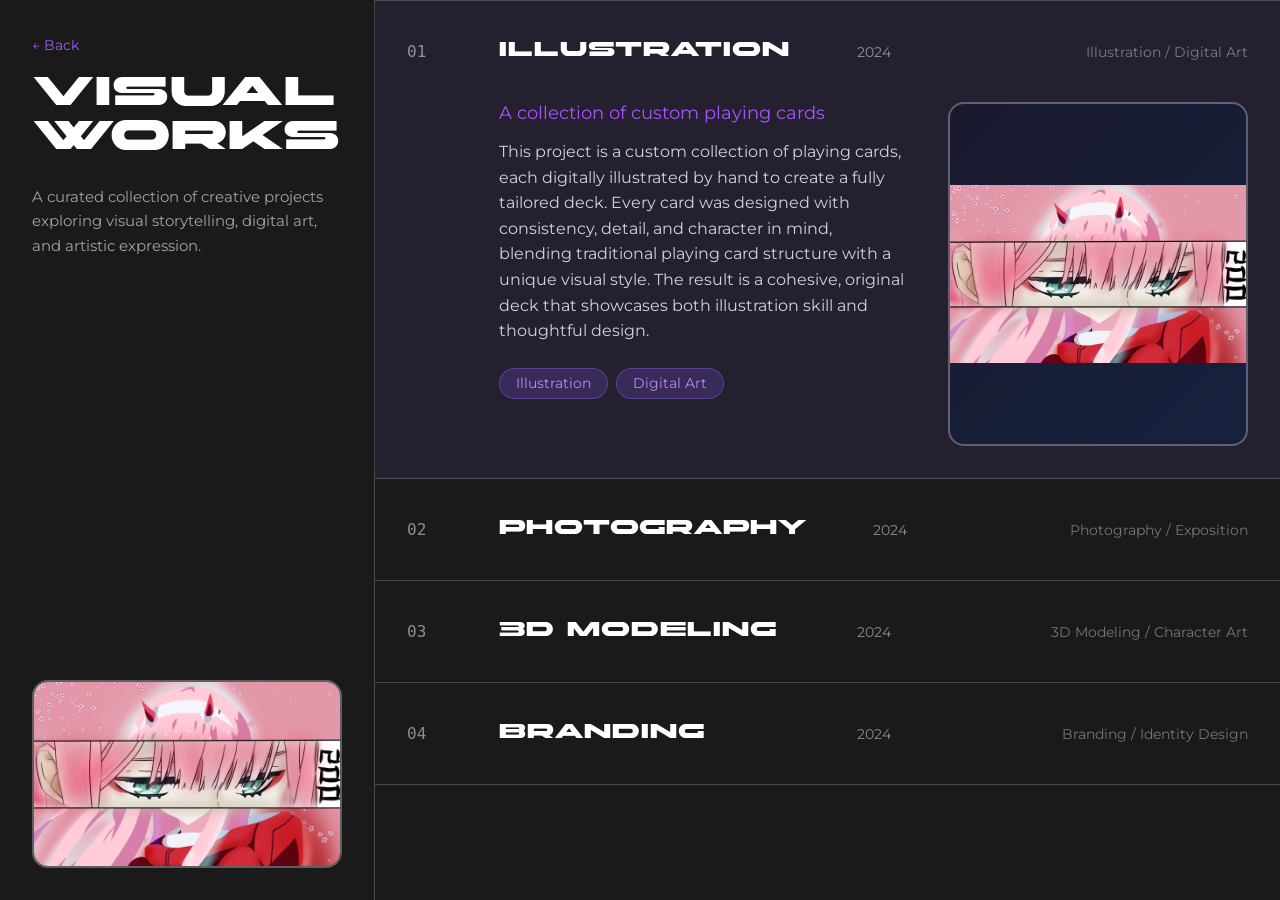
==== work.html @ c7f8fcdf "Add files via upload" ====
<!DOCTYPE html>
<html lang="en">
<head>
  <meta charset="UTF-8" />
  <meta name="viewport" content="width=device-width, initial-scale=1.0" />
  <title>Luka Liefers | Visual Works</title>
  <meta name="description" content="A curated collection of creative projects by Luka Liefers." />
  <link rel="preconnect" href="https://fonts.googleapis.com" />
  <link rel="preconnect" href="https://fonts.gstatic.com" crossorigin />
  <link href="https://fonts.googleapis.com/css2?family=Montserrat:wght@300;400;500;600;700&family=Inter:wght@400;500;600&display=swap" rel="stylesheet" />
  <link rel="stylesheet" href="styles.css" />
</head>
<body>
  <main class="projects-page">
    <div class="left-section">
      <div class="title-area">
        <a href="index.html" class="back-link">← Back</a>
        <h1 class="font-akony">VISUAL<br />WORKS</h1>
        <p class="subtitle">A curated collection of creative projects exploring visual storytelling, digital art, and artistic expression.</p>
      </div>
      <div class="image-area">
        <img src="assets/img/illustration.png" alt="Illustration" class="project-image" id="preview-image" />
      </div>
    </div>

    <div class="right-section">
      <div class="project-list">

        <button class="project-bar expanded" type="button" data-project="illustration" data-image="assets/img/illustration.png">
          <div class="project-bar-header">
            <span class="project-number">01</span>
            <span class="project-title font-akony">ILLUSTRATION</span>
            <span class="project-year">2024</span>
            <span class="project-tags">Illustration / Digital Art</span>
          </div>
          <div class="project-details-wrapper open">
            <div class="project-details">
              <div class="project-text">
                <p class="project-subtitle">A collection of custom playing cards</p>
                <p class="project-description">This project is a custom collection of playing cards, each digitally illustrated by hand to create a fully tailored deck. Every card was designed with consistency, detail, and character in mind, blending traditional playing card structure with a unique visual style. The result is a cohesive, original deck that showcases both illustration skill and thoughtful design.</p>
                <div class="project-tags-expanded">
                  <span class="tag">Illustration</span><span class="tag">Digital Art</span>
                </div>
              </div>
              <div class="project-carousel"></div>
            </div>
          </div>
        </button>

        <button class="project-bar" type="button" data-project="photography" data-image="assets/img/photography.jpg">
          <div class="project-bar-header">
            <span class="project-number">02</span>
            <span class="project-title font-akony">PHOTOGRAPHY</span>
            <span class="project-year">2024</span>
            <span class="project-tags">Photography / Exposition</span>
          </div>
          <div class="project-details-wrapper">
            <div class="project-details">
              <div class="project-text">
                <p class="project-subtitle">Product and Promotional Photography</p>
                <p class="project-description">This project captures a promotional photography shoot for Heutink Ikonen during the PAN Amsterdam Art Expo. The focus was on highlighting the gallery's presence, artworks, and atmosphere within the dynamic setting of the fair. Through careful composition and lighting, the images were created to reflect both the refinement of the artworks and the energy of the exhibition environment.</p>
                <div class="project-tags-expanded">
                  <span class="tag">Photography</span><span class="tag">Exposition</span>
                </div>
              </div>
              <div class="project-carousel"></div>
            </div>
          </div>
        </button>

        <button class="project-bar" type="button" data-project="3d-modeling" data-image="assets/img/modeling.png">
          <div class="project-bar-header">
            <span class="project-number">03</span>
            <span class="project-title font-akony">3D MODELING</span>
            <span class="project-year">2024</span>
            <span class="project-tags">3D Modeling / Character Art</span>
          </div>
          <div class="project-details-wrapper">
            <div class="project-details">
              <div class="project-text">
                <p class="project-subtitle">A fully modeled and textured 3D character</p>
                <p class="project-description">This project is a fully realized 3D character, modeled, textured, and rendered entirely from scratch. Careful attention was paid to topology, proportion, and surface detail to bring the design convincingly to life. From the initial blockout through to final lighting, each stage was crafted to produce a polished, presentation-ready model with a clear sense of personality and form.</p>
                <div class="project-tags-expanded">
                  <span class="tag">3D Modeling</span><span class="tag">Texturing</span><span class="tag">Rendering</span>
                </div>
              </div>
              <div class="project-carousel"></div>
            </div>
          </div>
        </button>

        <button class="project-bar" type="button" data-project="branding" data-image="assets/img/branding.png">
          <div class="project-bar-header">
            <span class="project-number">04</span>
            <span class="project-title font-akony">BRANDING</span>
            <span class="project-year">2024</span>
            <span class="project-tags">Branding / Identity Design</span>
          </div>
          <div class="project-details-wrapper">
            <div class="project-details">
              <div class="project-text">
                <p class="project-subtitle">A cohesive brand identity for a creative workshop</p>
                <p class="project-description">This project develops a complete visual identity for a creative workshop, translating a single concept into a consistent system of logo, type, and color. The identity was applied across printed stationery, packaging, and promotional materials to create a recognizable, unified experience. Every touchpoint was carefully designed to feel considered, professional, and true to the brand's character.</p>
                <div class="project-tags-expanded">
                  <span class="tag">Branding</span><span class="tag">Visual Identity</span><span class="tag">Print Design</span>
                </div>
              </div>
              <div class="project-carousel"></div>
            </div>
          </div>
        </button>

      </div>
    </div>
  </main>

  <script src="main.js"></script>
</body>
</html>
---- styles.css ----
/* =========================================================
   Luka Liefers — Portfolio
   Recreated to match lukaliefers.nl
   ========================================================= */

@font-face {
  font-family: "Akony";
  src: url("assets/fonts/AKONY.woff2") format("woff2");
  font-weight: 400;
  font-style: normal;
  font-display: swap;
}

:root {
  --bg-dark: #1a1a1a;
  --card-bg: #2a2a2a;
  --border-color: #4a4a4a;
  --purple-gradient: linear-gradient(135deg, #8b5cf6, #a855f7, #c084fc);
  --purple-solid: #8b5cf6;
  --purple-2: #a855f7;
  --purple-3: #c084fc;
  --orange-solid: #f9a857;
  --text-white: #ffffff;
  --text-gray: #a0a0a0;
}

* { margin: 0; padding: 0; box-sizing: border-box; }
html, body { height: 100%; }

body {
  font-family: Inter, -apple-system, BlinkMacSystemFont, "Segoe UI", Roboto, sans-serif;
  background-color: var(--bg-dark);
  color: var(--text-white);
  line-height: 1.6;
}

a { text-decoration: none; color: inherit; }
img { display: block; }
.font-akony { font-family: "Akony", sans-serif; }

/* =========================================================
   HOMEPAGE — bento grid (non-scrollable hero)
   ========================================================= */
.homepage {
  height: 100vh;
  width: 100vw;
  padding: 1rem;
  display: flex;
  align-items: center;
  justify-content: center;
  background-color: var(--bg-dark);
  overflow: hidden;
}

.bento-grid {
  display: grid;
  grid-template-columns: repeat(12, 1fr);
  grid-template-rows: repeat(8, 1fr);
  gap: 1.5rem;
  width: 100%;
  height: 100%;
}

.card {
  border-radius: 1.5rem;
  overflow: hidden;
  transition: transform 0.45s cubic-bezier(0.16, 1, 0.3, 1),
              box-shadow 0.45s cubic-bezier(0.16, 1, 0.3, 1);
  border: 3px solid rgba(255, 255, 255, 0.8);
  background: var(--card-bg);
  /* Staggered entrance — see .bento-grid .card delays below */
  animation: cardIn 0.85s cubic-bezier(0.16, 1, 0.3, 1) backwards;
}
.card:hover {
  transform: translateY(-6px) scale(1.012);
  box-shadow: 0 16px 50px rgba(139, 92, 246, 0.28);
}

/* Entrance: cards rise and settle into place on load */
@keyframes cardIn {
  from { opacity: 0; transform: translateY(28px) scale(0.98); }
  to   { opacity: 1; transform: translateY(0) scale(1); }
}
.hero-card      { animation-delay: 0.05s; }
.thumb-1        { animation-delay: 0.22s; }
.thumb-2        { animation-delay: 0.29s; }
.thumb-4 { animation-delay: 0.36s; }
.thumb-3        { animation-delay: 0.43s; }
.connect-card   { animation-delay: 0.34s; }
.resume-card    { animation-delay: 0.50s; }

/* Hero card */
.hero-card { grid-column: 1 / 6; grid-row: 1 / 8; position: relative; }
.hero-bg {
  position: absolute; inset: 0;
  width: 100%; height: 100%;
  object-fit: cover; object-position: center top;
}
.hero-overlay {
  position: absolute; inset: 0; padding: 1.5rem;
  display: flex; flex-direction: column; justify-content: space-between;
  background: linear-gradient(180deg, rgba(0,0,0,0.4) 0%, transparent 30%, transparent 70%, rgba(0,0,0,0.6) 100%);
}
.hero-overlay h1 {
  font-size: 2.5rem; line-height: 1; letter-spacing: 0.05em;
  color: #fff; text-shadow: 2px 2px 4px rgba(0,0,0,0.5);
}
.hero-text { color: #fff; }
.hero-text p { font-size: 1.4rem; margin: 0; text-shadow: 1px 1px 3px rgba(0,0,0,0.5); }
.hero-text .highlight { font-size: 2rem; font-weight: 700; margin-left: 2rem; }

/* Connect card */
.connect-card {
  grid-column: 1 / 6; grid-row: 8 / 9;
  background: linear-gradient(135deg, #1a1a2e, #16213e);
  display: flex; align-items: center; justify-content: center; position: relative;
}
.connect-text, .connect-link {
  font-size: 1.5rem; font-weight: 600; color: var(--text-white); position: absolute;
  transition: opacity 0.3s ease, transform 0.3s ease; z-index: 1;
}
.connect-link { opacity: 0; transform: translateY(10px); }
.connect-card:hover .connect-text { opacity: 0; transform: translateY(-10px); }
.connect-card:hover .connect-link { opacity: 1; transform: translateY(0); }

/* Falling-stars overlay (shared) */
.connect-card::before,
.thumb-card::before,
.resume-card::before {
  content: "";
  position: absolute; inset: 0; z-index: 0;
  background-image:
    radial-gradient(2px 2px at 20px 30px, white, transparent),
    radial-gradient(2px 2px at 40px 70px, rgba(255,255,255,0.8), transparent),
    radial-gradient(1px 1px at 90px 40px, white, transparent),
    radial-gradient(2px 2px at 130px 80px, rgba(255,255,255,0.9), transparent),
    radial-gradient(1px 1px at 160px 20px, white, transparent),
    radial-gradient(2px 2px at 200px 60px, rgba(255,255,255,0.7), transparent),
    radial-gradient(1px 1px at 50px 100px, white, transparent),
    radial-gradient(2px 2px at 100px 120px, rgba(255,255,255,0.8), transparent),
    radial-gradient(1px 1px at 180px 110px, white, transparent),
    radial-gradient(2px 2px at 70px 150px, rgba(255,255,255,0.9), transparent);
  background-size: 250px 200px;
  animation: fallingStars 8s linear infinite;
}
@keyframes fallingStars {
  0%   { background-position: 0 -200px; }
  100% { background-position: 100px 200px; }
}

/* Thumbnail cards */
.thumb-card {
  border-radius: 1.5rem; overflow: hidden; position: relative;
  background: linear-gradient(135deg, #e8e1f8, #c4b4e8, #a5a5d4);
}
.thumb-image {
  position: absolute; bottom: 0; right: 0;
  width: 95%; height: 92%; object-fit: cover; border-radius: 1rem;
  transition: transform 0.4s ease; z-index: 1;
  border: 3px solid rgba(255, 255, 255, 0.8);
}
.thumb-card:hover .thumb-image { transform: rotate(-10deg) translate(5%, 30%); }
.thumb-title {
  position: absolute; top: 2.5rem; left: 2.5rem;
  font-size: 1.2rem; font-weight: 400; color: #2a2a2a; text-align: left; z-index: 0;
}
@media (min-width: 1440px) { .thumb-title { top: 3rem; left: 3rem; } }

.thumb-1 { grid-column: 6 / 9; grid-row: 1 / 5; }
.thumb-4 { grid-column: 6 / 9; grid-row: 5 / 9; }
.thumb-2 { grid-column: 9 / 13; grid-row: 1 / 4; }
.thumb-3 { grid-column: 9 / 13; grid-row: 4 / 6; }

/* Resume card */
.resume-card {
  grid-column: 9 / 13; grid-row: 6 / 9;
  background: linear-gradient(135deg, #1a1a2e, #16213e);
  display: flex; align-items: center; justify-content: center;
  position: relative; overflow: hidden;
}
.resume-card .resume-text {
  font-size: clamp(3rem, 8vw, 6rem); color: #fff; z-index: 2;
  letter-spacing: 0.05em; line-height: 0.85; text-align: center;
  transform: scaleY(1.7) translateY(5%);
  transition: filter 0.45s ease;
}
.resume-card .letter {
  display: inline-block; cursor: pointer; color: #fff;
  /* transform (the random nudge) is driven by JS — see main.js */
  transition: transform 0.3s ease, color 0.35s ease, text-shadow 0.35s ease;
}
/* Hovering the block gives every letter a soft white glow */
.resume-card:hover .letter {
  color: #fff;
  text-shadow: 0 0 8px rgba(255, 255, 255, 0.25);
}
/* The letter under the cursor stands out a touch more (defined last so it wins) */
.resume-card .letter:hover {
  color: #fff;
  text-shadow: 0 0 12px rgba(255, 255, 255, 0.4);
}

/* Mobile dividers */
.mobile-divider { display: none; }

/* =========================================================
   RESUME PAGE — accordion
   ========================================================= */
.resume-page {
  min-height: 100vh; width: 100vw;
  background-color: var(--bg-dark); color: #fff;
  font-family: Montserrat, sans-serif;
}
.resume-page .header { padding: 2rem 3rem; border-bottom: 1px solid rgba(255,255,255,0.2); }
.resume-page .back-link {
  display: inline-block; margin-bottom: 1rem; color: var(--purple-2);
  transition: color 0.2s; font-size: 0.9rem;
}
.resume-page .back-link:hover { color: var(--purple-3); }
.resume-page h1 { font-size: 2.5rem; letter-spacing: 0.05em; line-height: 1.1; }
.resume-page .subtitle { margin-top: 1rem; font-size: 0.95rem; line-height: 1.6; color: rgba(255,255,255,0.6); }

.section { border-bottom: 1px solid rgba(255,255,255,0.2); }
.section:last-child { border-bottom: none; }
.section-title {
  padding: 2rem 3rem; font-size: 1rem; letter-spacing: 0.1em;
  color: var(--purple-2); border-bottom: 1px solid rgba(255,255,255,0.1);
}

.item-list { display: flex; flex-direction: column; }
.item-bar {
  width: 100%; background: transparent; border: none;
  border-bottom: 1px solid rgba(255,255,255,0.1); color: #fff;
  text-align: left; cursor: pointer; transition: background-color 0.3s ease; padding: 0;
  font-family: inherit;
}
.item-bar:last-child { border-bottom: none; }
.item-bar:hover { background-color: rgba(255,255,255,0.05); }
.item-bar.expanded { background-color: rgba(139,92,246,0.1); }

.item-bar-header {
  display: grid; grid-template-columns: 60px 1fr 150px 1fr;
  align-items: center; padding: 2rem 3rem; gap: 2rem;
}
.item-number { font-size: 1rem; color: rgba(255,255,255,0.5); font-family: monospace; }
.item-title-wrapper { display: flex; flex-direction: column; gap: 0.25rem; }
.item-title { font-size: 1.2rem; letter-spacing: 0.05em; }
.item-mobile-info { display: none; font-size: 0.85rem; color: rgba(255,255,255,0.5); }
.item-year { font-size: 0.9rem; color: rgba(255,255,255,0.5); text-align: center; }
.item-meta { font-size: 0.9rem; color: rgba(255,255,255,0.4); text-align: right; }

.item-details-wrapper {
  display: grid; grid-template-rows: 0fr;
  transition: grid-template-rows 0.4s ease-out; overflow: hidden;
}
.item-details-wrapper.open { grid-template-rows: 1fr; }
.item-details {
  min-height: 0; padding: 0 3rem; padding-left: calc(60px + 5rem);
  opacity: 0; transition: opacity 0.3s ease, padding 0.4s ease;
}
.item-details-wrapper.open .item-details { padding-bottom: 2rem; opacity: 1; }
.item-description {
  font-size: 1rem; line-height: 1.6; color: rgba(255,255,255,0.8);
  margin-bottom: 1.5rem; max-width: 600px;
}
.item-tags { display: flex; gap: 0.5rem; flex-wrap: wrap; }
.tag {
  padding: 0.4rem 1rem; background: rgba(139,92,246,0.2);
  border: 1px solid rgba(139,92,246,0.4); border-radius: 2rem;
  font-size: 0.85rem; color: var(--purple-3);
}

/* =========================================================
   VISUAL WORKS PAGE — two-column project browser
   ========================================================= */
.projects-page {
  min-height: 100vh; width: 100vw;
  background-color: var(--bg-dark);
  display: grid; grid-template-columns: 1fr 3fr;
  color: #fff; font-family: Montserrat, sans-serif;
}

.left-section { display: flex; flex-direction: column; border-right: 1px solid rgba(255,255,255,0.2); }
.title-area { padding: 2rem; flex: 0 0 auto; }
.projects-page .back-link {
  display: inline-block; margin-bottom: 1rem; color: var(--purple-2);
  transition: color 0.2s; font-size: 0.9rem;
}
.projects-page .back-link:hover { color: var(--purple-3); }
.projects-page h1 { font-size: 2.5rem; letter-spacing: 0.05em; line-height: 1.1; }
.projects-page .subtitle { margin-top: 1.5rem; font-size: 0.95rem; line-height: 1.6; color: rgba(255,255,255,0.6); }

.image-area { flex: 1; padding: 2rem; display: flex; align-items: flex-end; }
.project-image {
  width: 100%; height: auto; max-height: 60vh; object-fit: cover;
  border-radius: 1rem; border: 2px solid rgba(255,255,255,0.3);
  animation: fadeIn 0.4s ease;
}
.project-image.placeholder {
  width: 100%; aspect-ratio: 4 / 3; border-radius: 1rem;
  border: 2px solid rgba(255,255,255,0.3);
  background: linear-gradient(135deg, #1a1a2e, #16213e);
  display: flex; align-items: center; justify-content: center;
  font-family: "Akony", sans-serif; letter-spacing: 0.05em;
  color: rgba(255,255,255,0.85); font-size: 1.5rem; text-align: center;
  animation: fadeIn 0.4s ease;
}
@keyframes fadeIn {
  0%   { opacity: 0; transform: scale(0.98); }
  100% { opacity: 1; transform: scale(1); }
}

.right-section { display: flex; flex-direction: column; overflow-y: auto; }
.project-list { display: flex; flex-direction: column; }
.project-bar {
  width: 100%; background: transparent; border: none;
  border-bottom: 1px solid rgba(255,255,255,0.2); color: #fff;
  text-align: left; cursor: pointer; transition: background-color 0.3s ease;
  padding: 0; font-family: inherit;
}
.project-bar:first-child { border-top: 1px solid rgba(255,255,255,0.2); }
.project-bar:hover { background-color: rgba(255,255,255,0.05); }
.project-bar.expanded { background-color: rgba(139,92,246,0.1); }

.project-bar-header {
  display: grid; grid-template-columns: 60px 1fr 100px 1fr;
  align-items: center; padding: 2.5rem 2rem; gap: 2rem;
}
.project-number { font-size: 1rem; color: rgba(255,255,255,0.5); font-family: monospace; }
.project-title { font-size: 1.2rem; letter-spacing: 0.05em; }
.project-year { font-size: 0.9rem; color: rgba(255,255,255,0.5); text-align: center; }
.project-tags { font-size: 0.85rem; color: rgba(255,255,255,0.4); text-align: right; }

.project-details-wrapper {
  display: grid; grid-template-rows: 0fr;
  transition: grid-template-rows 0.4s ease-out; overflow: hidden;
}
.project-details-wrapper.open { grid-template-rows: 1fr; }
.project-details {
  min-height: 0; padding: 0 2rem; padding-left: calc(60px + 4rem);
  opacity: 0; transition: opacity 0.3s ease, padding 0.4s ease;
  display: flex; gap: 2.5rem; align-items: flex-start;
}
.project-details-wrapper.open .project-details { padding-bottom: 2rem; opacity: 1; }
.project-text { flex: 1 1 0; min-width: 0; }
.project-subtitle { font-size: 1.1rem; color: var(--purple-2); margin-bottom: 1rem; }
.project-description {
  font-size: 1rem; line-height: 1.6; color: rgba(255,255,255,0.8);
  margin-bottom: 1.5rem; max-width: 600px;
}
.project-tags-expanded { display: flex; gap: 0.5rem; flex-wrap: wrap; }

/* Carousel sits on the right of the opened section */
.project-carousel { flex: 0 0 40%; max-width: 40%; align-self: stretch; }

/* ---- Image carousel (cycles all images in a project's folder) ---- */
.carousel {
  position: relative; width: 100%; border-radius: 1rem; overflow: hidden;
  border: 2px solid rgba(255, 255, 255, 0.3);
  background: linear-gradient(135deg, #1a1a2e, #16213e);
}
.carousel-img {
  display: block; width: 100%; height: 340px; object-fit: contain;
}
.carousel-img.is-fade { animation: fadeIn 0.45s ease; }
.carousel-btn {
  position: absolute; top: 50%; transform: translateY(-50%); z-index: 2;
  width: 2.6rem; height: 2.6rem; border-radius: 50%;
  display: flex; align-items: center; justify-content: center;
  border: 1px solid rgba(255, 255, 255, 0.25);
  background: rgba(15, 15, 20, 0.5); color: #fff;
  font-size: 1.5rem; line-height: 1; cursor: pointer;
  -webkit-backdrop-filter: blur(6px); backdrop-filter: blur(6px);
  transition: background 0.25s ease, border-color 0.25s ease, transform 0.25s ease;
}
.carousel-btn:hover {
  background: rgba(139, 92, 246, 0.65); border-color: rgba(192, 132, 252, 0.6);
}
.carousel-btn:active { transform: translateY(-50%) scale(0.92); }
.carousel-prev { left: 0.85rem; }
.carousel-next { right: 0.85rem; }
.carousel-counter {
  position: absolute; bottom: 0.9rem; right: 0.9rem; z-index: 2;
  font-size: 0.78rem; letter-spacing: 0.04em; color: #fff;
  padding: 0.28rem 0.65rem; border-radius: 1rem;
  background: rgba(15, 15, 20, 0.6); border: 1px solid rgba(255, 255, 255, 0.2);
  -webkit-backdrop-filter: blur(6px); backdrop-filter: blur(6px);
}


/* =========================================================
   RESPONSIVE — homepage (matches original breakpoints)
   ========================================================= */
@media (max-width: 1024px) {
  .homepage { height: auto; min-height: 100vh; overflow: auto; padding: 1rem; }
  .bento-grid { grid-template-columns: 1fr 1fr; grid-template-rows: auto; gap: 1rem; }
  .hero-card { grid-column: 1 / -1; grid-row: auto; min-height: 350px; }
  .connect-card { grid-column: 1 / -1; grid-row: auto; min-height: 80px; }
  .thumb-1, .thumb-2, .thumb-3, .thumb-4 { grid-column: span 1; grid-row: auto; min-height: 180px; }
  .resume-card { grid-column: 1 / -1; grid-row: auto; min-height: 150px; }
  .thumb-title { font-size: 1rem; top: 2rem; left: 2rem; }
  .hero-overlay h1 { font-size: 2rem; }
  .hero-text p { font-size: 1.1rem; }
  .hero-text .highlight { font-size: 1.5rem; margin-left: 1rem; }
  .connect-text, .connect-link { font-size: 1.2rem; }
}

@media (max-width: 600px) {
  .homepage { padding: 0.75rem; }
  .bento-grid { grid-template-columns: 1fr; gap: 0.75rem; }
  .card { border-radius: 1rem; border-width: 2px; }
  .hero-card { min-height: 300px; }
  .connect-card { min-height: 70px; }
  .thumb-1, .thumb-2, .thumb-3, .thumb-4 { min-height: 150px; }
  .thumb-title { font-size: 0.9rem; top: 1.5rem; left: 1.5rem; }
  .thumb-image { border-width: 2px; }
  .thumb-card:hover .thumb-image { transform: none; }
  .resume-card { min-height: 120px; }
  .resume-card .resume-text { font-size: clamp(2rem, 12vw, 4rem); }
  .hero-overlay { padding: 1rem; }
  .hero-overlay h1 { font-size: 1.75rem; }
  .hero-text p { font-size: 1rem; }
  .hero-text .highlight { font-size: 1.25rem; margin-left: 0.5rem; }
  .connect-text, .connect-link { font-size: 1rem; }
  .card:hover { transform: none; }
  .mobile-divider { display: flex; align-items: center; gap: 1rem; padding: 0.5rem 0; grid-column: 1 / -1; }
  .divider-line { flex: 1; height: 1px; background: rgba(255,255,255,0.3); }
  .divider-text { font-size: 0.8rem; color: rgba(255,255,255,0.6); letter-spacing: 0.15em; white-space: nowrap; }
}

/* =========================================================
   RESPONSIVE — resume (matches original breakpoints)
   ========================================================= */
@media (max-width: 900px) {
  .resume-page .header { padding: 1.5rem 2rem; }
  .resume-page h1 { font-size: 2rem; }
  .section-title { padding: 1.5rem 2rem; }
  .item-bar-header { grid-template-columns: 40px 1fr; gap: 1rem; padding: 1.5rem 2rem; }
  .item-year, .item-meta { display: none; }
  .item-mobile-info { display: block; }
  .item-details { padding-left: calc(40px + 3rem); padding-right: 2rem; }

  /* Visual Works */
  .projects-page { grid-template-columns: 1fr; grid-template-rows: auto 1fr; }
  .left-section { border-right: none; border-bottom: 1px solid rgba(255,255,255,0.2); }
  .image-area { display: none; }
  .project-bar-header { grid-template-columns: 40px 1fr; gap: 1rem; padding: 1.5rem 2rem; }
  .project-year, .project-tags { display: none; }
  .project-details { padding-left: calc(40px + 3rem); padding-right: 2rem; flex-direction: column; }
  .project-carousel { flex: none; max-width: 100%; width: 100%; }
  .project-carousel .carousel-img { height: 260px; }
}

@media (max-width: 600px) {
  .resume-page .header { padding: 1.25rem 1rem; }
  .resume-page h1 { font-size: 1.75rem; }
  .subtitle { font-size: 0.85rem; margin-top: 0.75rem; }
  .section-title { padding: 1rem; font-size: 0.9rem; }
  .item-bar-header { grid-template-columns: 30px 1fr; gap: 0.75rem; padding: 1rem; }
  .item-number { font-size: 0.85rem; }
  .item-title { font-size: 0.95rem; }
  .item-details { padding-left: calc(30px + 1.75rem); padding-right: 1rem; }
  .item-description { font-size: 0.9rem; margin-bottom: 1rem; }
  .tag { padding: 0.3rem 0.75rem; font-size: 0.75rem; }

  /* Visual Works */
  .title-area { padding: 1.25rem 1rem; }
  .projects-page h1 { font-size: 2rem; }
  .projects-page .subtitle { font-size: 0.85rem; margin-top: 1rem; }
  .project-bar-header { grid-template-columns: 30px 1fr; gap: 0.75rem; padding: 1rem; }
  .project-number { font-size: 0.85rem; }
  .project-title { font-size: 1rem; }
  .project-details { padding-left: calc(30px + 1.75rem); padding-right: 1rem; }
  .project-subtitle { font-size: 0.95rem; }
  .project-description { font-size: 0.9rem; margin-bottom: 1rem; }
}

/* =========================================================
   Accessibility — honour reduced-motion preferences
   ========================================================= */
@media (prefers-reduced-motion: reduce) {
  .card,
  .connect-card::before,
  .thumb-card::before,
  .resume-card::before,
  .project-image,
  .project-image.placeholder {
    animation: none !important;
  }
  .resume-card .letter:hover { transform: none; }
}
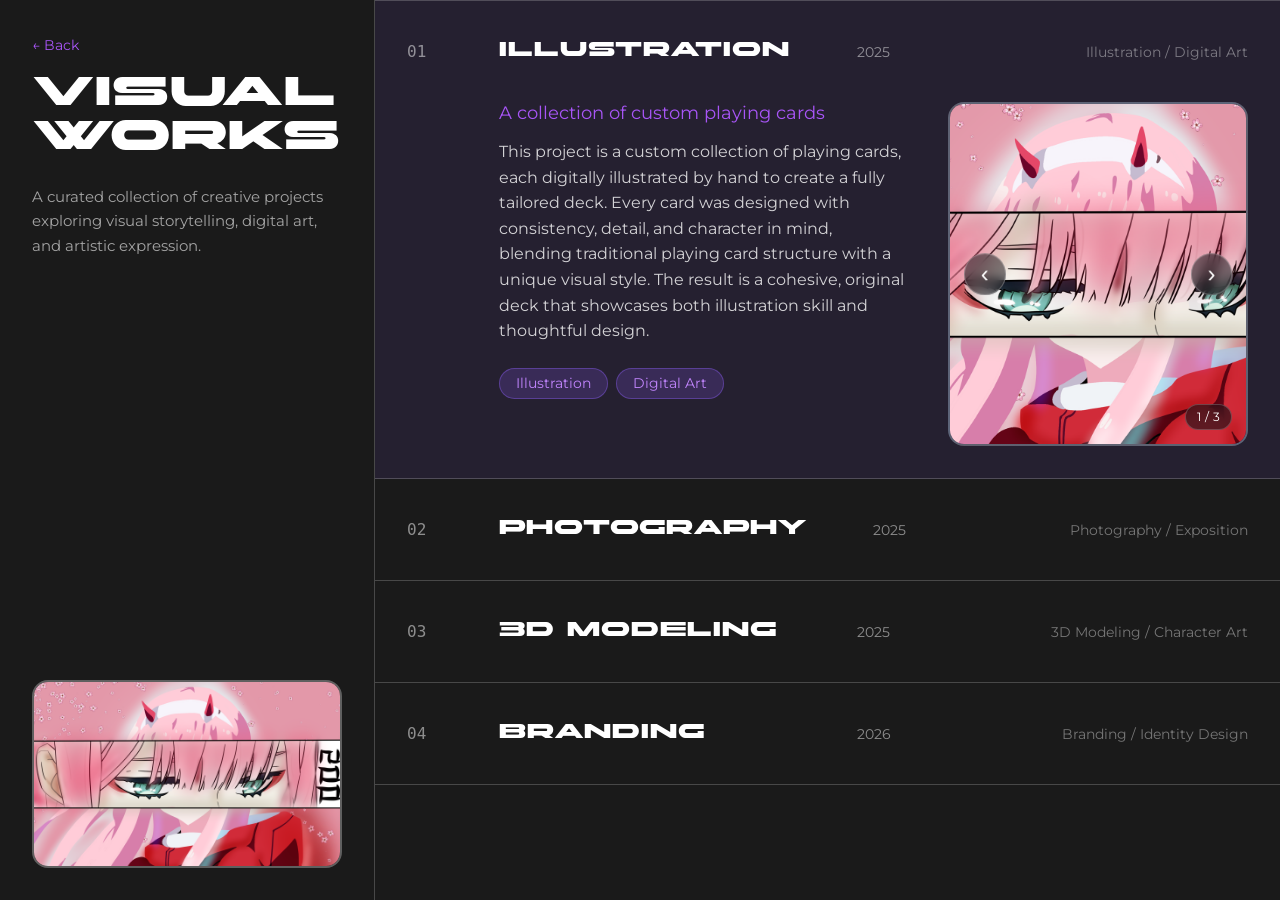
==== commit ea7e5b6b: "Add files via upload" ====
--- a/work.html
+++ b/work.html
@@ -30,7 +30,7 @@
           <div class="project-bar-header">
             <span class="project-number">01</span>
             <span class="project-title font-akony">ILLUSTRATION</span>
-            <span class="project-year">2024</span>
+            <span class="project-year">2025</span>
             <span class="project-tags">Illustration / Digital Art</span>
           </div>
           <div class="project-details-wrapper open">
@@ -51,7 +51,7 @@
           <div class="project-bar-header">
             <span class="project-number">02</span>
             <span class="project-title font-akony">PHOTOGRAPHY</span>
-            <span class="project-year">2024</span>
+            <span class="project-year">2025</span>
             <span class="project-tags">Photography / Exposition</span>
           </div>
           <div class="project-details-wrapper">
@@ -72,7 +72,7 @@
           <div class="project-bar-header">
             <span class="project-number">03</span>
             <span class="project-title font-akony">3D MODELING</span>
-            <span class="project-year">2024</span>
+            <span class="project-year">2025</span>
             <span class="project-tags">3D Modeling / Character Art</span>
           </div>
           <div class="project-details-wrapper">
@@ -93,7 +93,7 @@
           <div class="project-bar-header">
             <span class="project-number">04</span>
             <span class="project-title font-akony">BRANDING</span>
-            <span class="project-year">2024</span>
+            <span class="project-year">2026</span>
             <span class="project-tags">Branding / Identity Design</span>
           </div>
           <div class="project-details-wrapper">
--- a/styles.css
+++ b/styles.css
@@ -274,7 +274,7 @@
    VISUAL WORKS PAGE — two-column project browser
    ========================================================= */
 .projects-page {
-  min-height: 100vh; width: 100vw;
+  height: 100vh; overflow: hidden; width: 100vw;
   background-color: var(--bg-dark);
   display: grid; grid-template-columns: 1fr 3fr;
   color: #fff; font-family: Montserrat, sans-serif;
@@ -310,7 +310,7 @@
   100% { opacity: 1; transform: scale(1); }
 }
 
-.right-section { display: flex; flex-direction: column; overflow-y: auto; }
+.right-section { display: flex; flex-direction: column; overflow-y: auto; min-height: 0; }
 .project-list { display: flex; flex-direction: column; }
 .project-bar {
   width: 100%; background: transparent; border: none;
@@ -360,7 +360,7 @@
   background: linear-gradient(135deg, #1a1a2e, #16213e);
 }
 .carousel-img {
-  display: block; width: 100%; height: 340px; object-fit: contain;
+  display: block; width: 100%; height: 340px; object-fit: cover;
 }
 .carousel-img.is-fade { animation: fadeIn 0.45s ease; }
 .carousel-btn {
@@ -441,7 +441,10 @@
   .item-details { padding-left: calc(40px + 3rem); padding-right: 2rem; }
 
   /* Visual Works */
-  .projects-page { grid-template-columns: 1fr; grid-template-rows: auto 1fr; }
+  .projects-page {
+    grid-template-columns: 1fr; grid-template-rows: auto 1fr;
+    height: auto; min-height: 100vh; overflow: visible;
+  }
   .left-section { border-right: none; border-bottom: 1px solid rgba(255,255,255,0.2); }
   .image-area { display: none; }
   .project-bar-header { grid-template-columns: 40px 1fr; gap: 1rem; padding: 1.5rem 2rem; }
